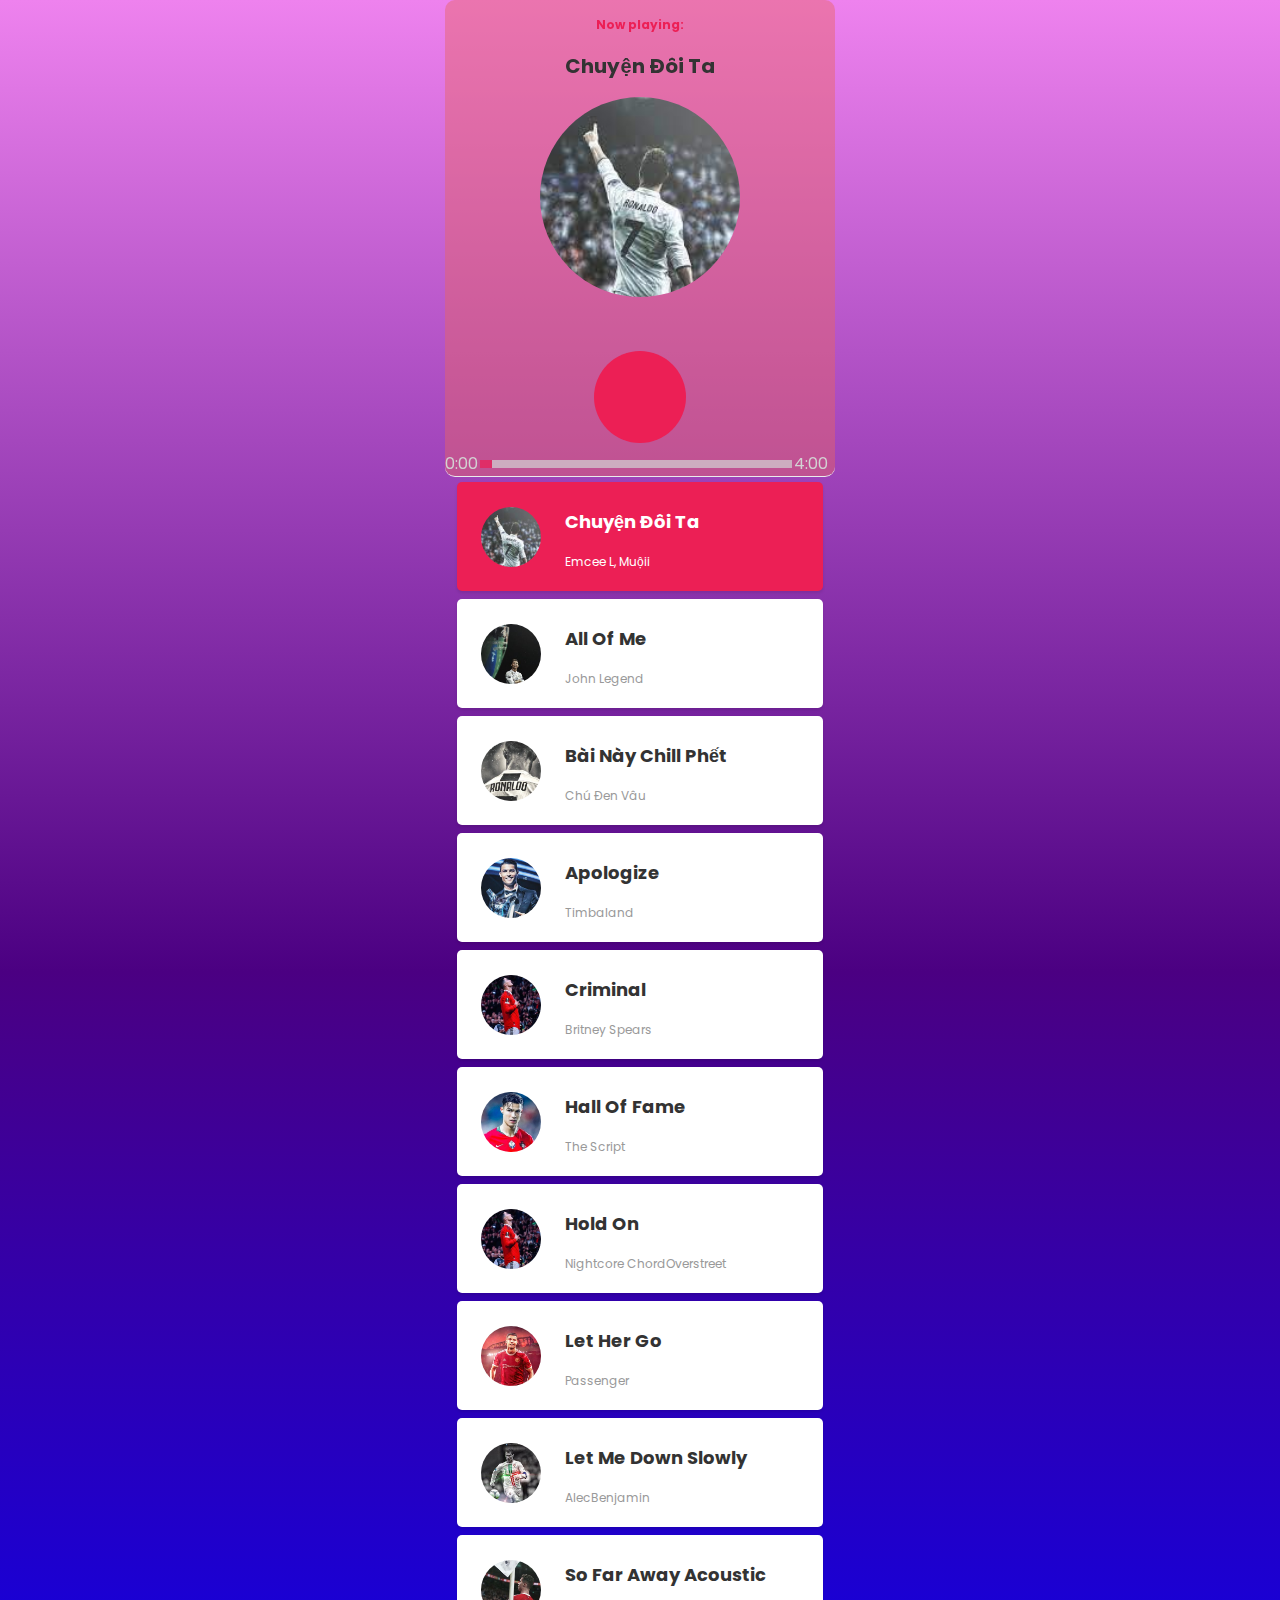
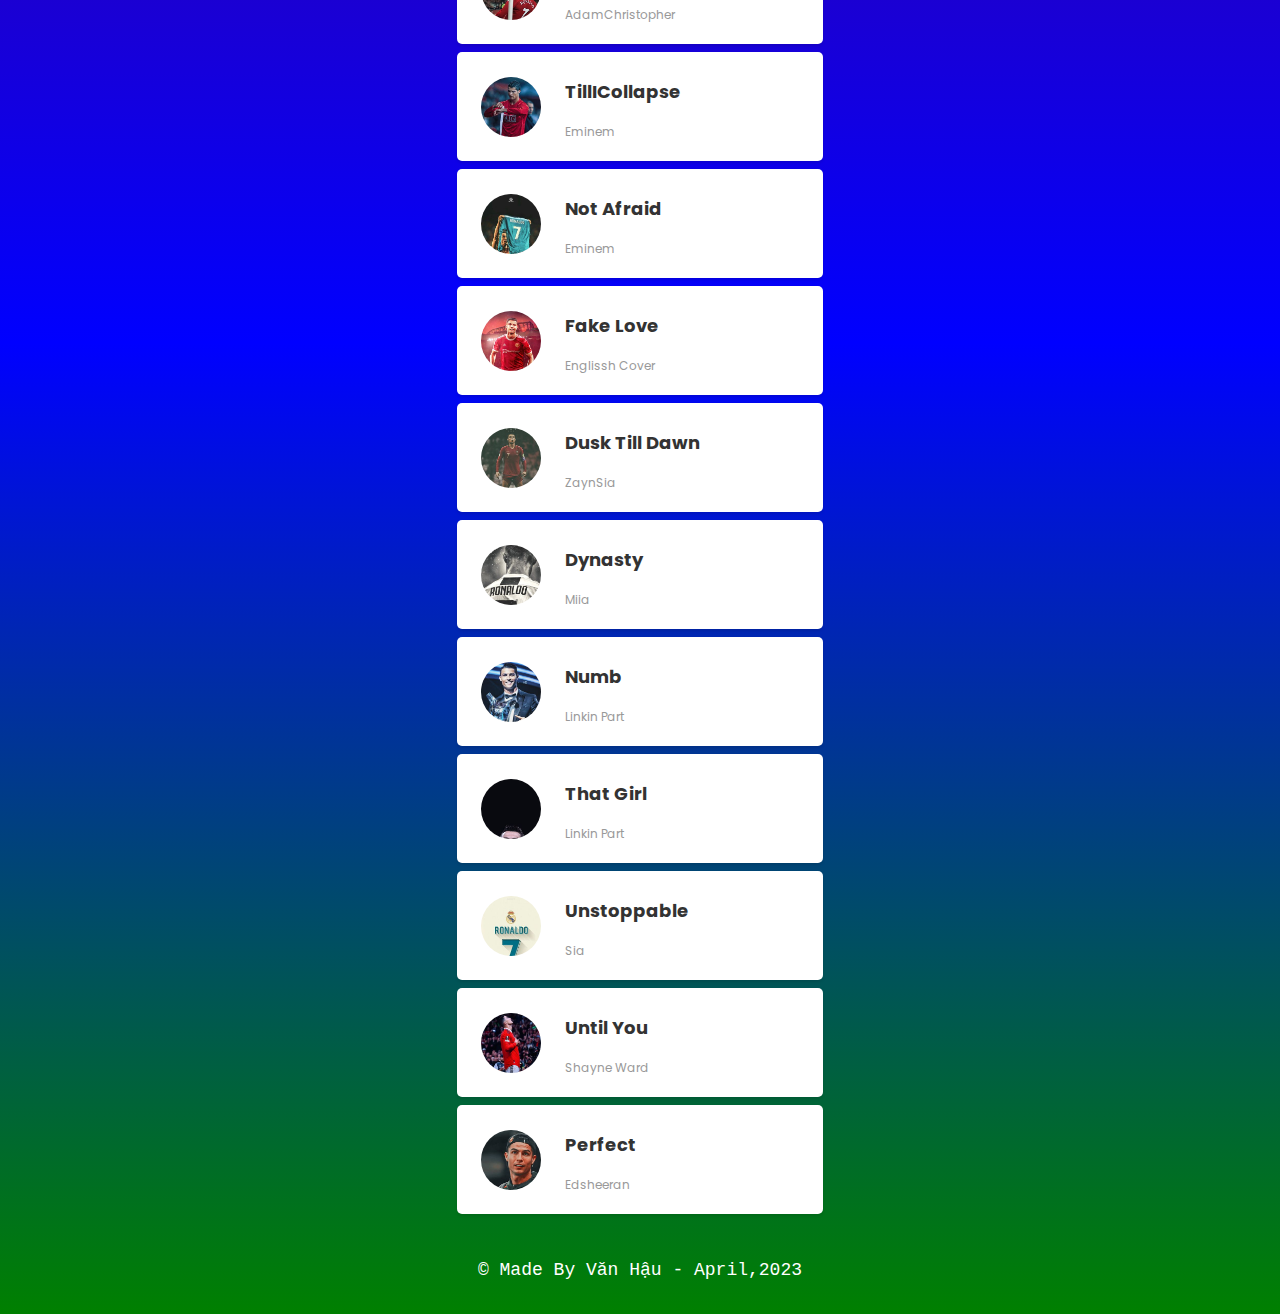
==== index.html @ 40a128b0 "up" ====
<!DOCTYPE html>
<html>
  <meta name="viewport" content="width=device-width, initial-scale=1.0">
  <title>Văn hậu fc
  </title>
  <link rel="shortcut icon" href="#">
  <link rel="stylesheet" href="https://cdnjs.cloudflare.com/ajax/libs/font-awesome/5.15.2/css/all.min.css" integrity="sha512-HK5fgLBL+xu6dm/Ii3z4xhlSUyZgTT9tuc/hSrtw6uzJOvgRr2a9jyxxT1ely+B+xFAmJKVSTbpM/CuL7qxO8w==" crossorigin="anonymous" />
  <link rel="preconnect" href="https://fonts.gstatic.com">
  <link href="https://fonts.googleapis.com/css2?family=Poppins:wght@300;400;600&display=swap" rel="stylesheet">
  <link rel="stylesheet" href="./style.css">
  <body>  
      <div class="player "> 
        <!-- Dashboard -->
        <div class="dashboard ">
          <video autoplay="" loop="" muted="" class="music-card__background" src="./img/vh330.mp4"></video>
          <!-- Header -->
          <header>
            <h4>Now playing:</h4>
            <h2>Music Name</h2>
          </header>
          <!-- CD -->
          <div class="cd">
            <div class="cd-thumb" style="background-image: url('https://i.pinimg.com/236x/31/e8/ad/31e8adcdd6ac9be7066fe05fe6186cf2.jpg')">
            </div>
          </div> 
          <div class="volume-block" style="height: 36px; opacity: 1;">
        </div>     
          <!-- Control -->
          <div class="control">
            <div class="btn btn-repeat">
              <i class="fas fa-redo"></i>
            </div>
            <div class="btn btn-prev">
              <i class="fas fa-step-backward"></i>
            </div>
            <div class="btn btn-toggle-play">
              <i class="fas fa-pause icon-pause"></i>
              <i class="fas fa-play icon-play"></i>
            </div>
            <div class="btn btn-next">
              <i class="fas fa-step-forward"></i>
            </div>
            <div class="btn btn-random">
              <i class="fas fa-random"></i>
            </div>
          </div>
          <div class="time-music">
            <span class="time-music-start">0:00</span>
            <input id="progress" class="progress" type="range" value="0" step="1" min="0" max="100" class="line-music">
            <span class="time-music-end">4:00</span>
         </div>
          <!-- <input id="progress" class="progress" type="range" value="0" step="1" min="0" max="100"> -->
          <audio id="audio" src=""></audio>
        </div>
        <!-- Playlist -->
        <div class="playlist">
        </div>
      </div>
      <footer>
        <code>© Made By Văn Hậu - April,2023</code>
      </footer>
      
      <script src="./main.js"></script>
  </body> 
</html>
---- style.css ----
:root {
  --primary-color: #ec1f55;
  --text-color: #333;
}
*d {
  padding: 0;
  margin: 0;
  box-sizing: inherit;
}
body {
  background-image: linear-gradient(to top, green, blue, indigo, violet);
}

html {
  box-sizing: border-box;
  font-family: "Poppins", sans-serif;
}

.player {
  position: relative;
  max-width: 390px;
  margin: 0 auto;
}

.player .icon-pause {
  display: none;
}

.player.playing .icon-pause {
  display: inline-block;
}

.player.playing .icon-play {
  display: none;
}
.dashboard {
  /* padding: 10px 0px 10px; */
  background-color: #e8656575;
  position: fixed;
  top: 0;
  border-radius: 10px;
  width: 100%;
  max-width: 390px;
  border-bottom: 1px solid #ebebeb;
}
.music-card__background {
  position: absolute;
  top: 0;
  left: 0;
  width: 100%;
  height: 100%;
  object-fit: cover;
  /* object-position: top left; */
  border-radius: 10px;
  z-index: -2;
}
/* HEADER */
header {
  text-align: center;
  margin-bottom: 10px;
}

header h4 {
  color: var(--primary-color);
  font-size: 12px;
}

header h2 {
  color: var(--text-color);
  font-size: 20px;
}

/* CD */
.cd {
  display: flex;
  margin: auto;
  width: 200px;
}

.cd-thumb {
  width: 100%;
  height: 100%;
  padding-top: 100%;
  border-radius: 50%;
  background-color: #333;
  background-size: cover;
  margin: auto;
}

/* CONTROL */
.control {
  display: flex;
  align-items: center;
  justify-content: space-around;
  padding: 18px 0 8px 0;
}

.control .btn {
  color: #d3d3d3;
  padding: 18px;
  font-size: 18px;
}

.control .btn.active {
  color: var(--primary-color);
}

.control .btn-toggle-play {
  width: 56px;
  height: 56px;
  border-radius: 50%;
  font-size: 24px;
  color: #fff;
  display: flex;
  align-items: center;
  justify-content: center;
  background-color: var(--primary-color);
}

.time-music {
  color: #d3d3d3;
  display: flex;
  align-items: center;
}
.progress {
  width: 80%;
  height: 8px;
  -webkit-appearance: none;
  background: #d3d3d3;
  outline: none;
  opacity: 0.7;
  -webkit-transition: 0.2s;
  transition: opacity 0.2s;
}

.progress::-webkit-slider-thumb {
  -webkit-appearance: none;
  appearance: none;
  width: 12px;
  height: 8px;
  background-color: var(--primary-color);
  cursor: pointer;
}
/* .progress {
    width: 100%;
  
    height: 6px;
    background: #d3d3d3;
    outline: none;
    opacity: 0.7;
    -webkit-transition: 0.2s;
    transition: opacity 0.2s;
  }
  
  .progress::-webkit-slider-thumb {
    -webkit-appearance: none;
    appearance: none;
    width: 12px;
    height: 6px;
    background-color: var(--primary-color);
    cursor: pointer;
  } */
.line-music {
  color: var(--primary-color);
}
/* PLAYLIST */
.playlist {
  margin-top: 470px;
  padding: 12px;
}

.song {
  display: flex;
  align-items: center;
  margin-bottom: 8px;
  background-color: #fff;
  padding: 8px 16px;
  border-radius: 5px;
  box-shadow: 0 2px 3px rgba(0, 0, 0, 0.1);
}
.song:hover {
  cursor: pointer;
}
.song:active {
  opacity: 0.8;
}
.song.active {
  background-color: var(--primary-color);
}
.song.active .option,
.song.active .author,
.song.active .title {
  color: #fff;
}
.song:active {
  opacity: 0.8;
}

.song .thumb {
  width: 60px;
  height: 60px;
  border-radius: 50%;
  background-size: cover;
  margin: 0 8px;
}

.song .body {
  flex: 1;
  padding: 0 16px;
}

.song .title {
  font-size: 18px;
  color: var(--text-color);
}

.song .author {
  font-size: 12px;
  color: #999;
}


.song .option {
  padding: 16px 8px;
  color: #999;
  font-size: 18px;
}
footer {
  height: 8vh;
  display: flex;
  align-items: center;
  color: #fff;
  justify-content: center;
  font-size: 18px;
  font-weight: 500;
}
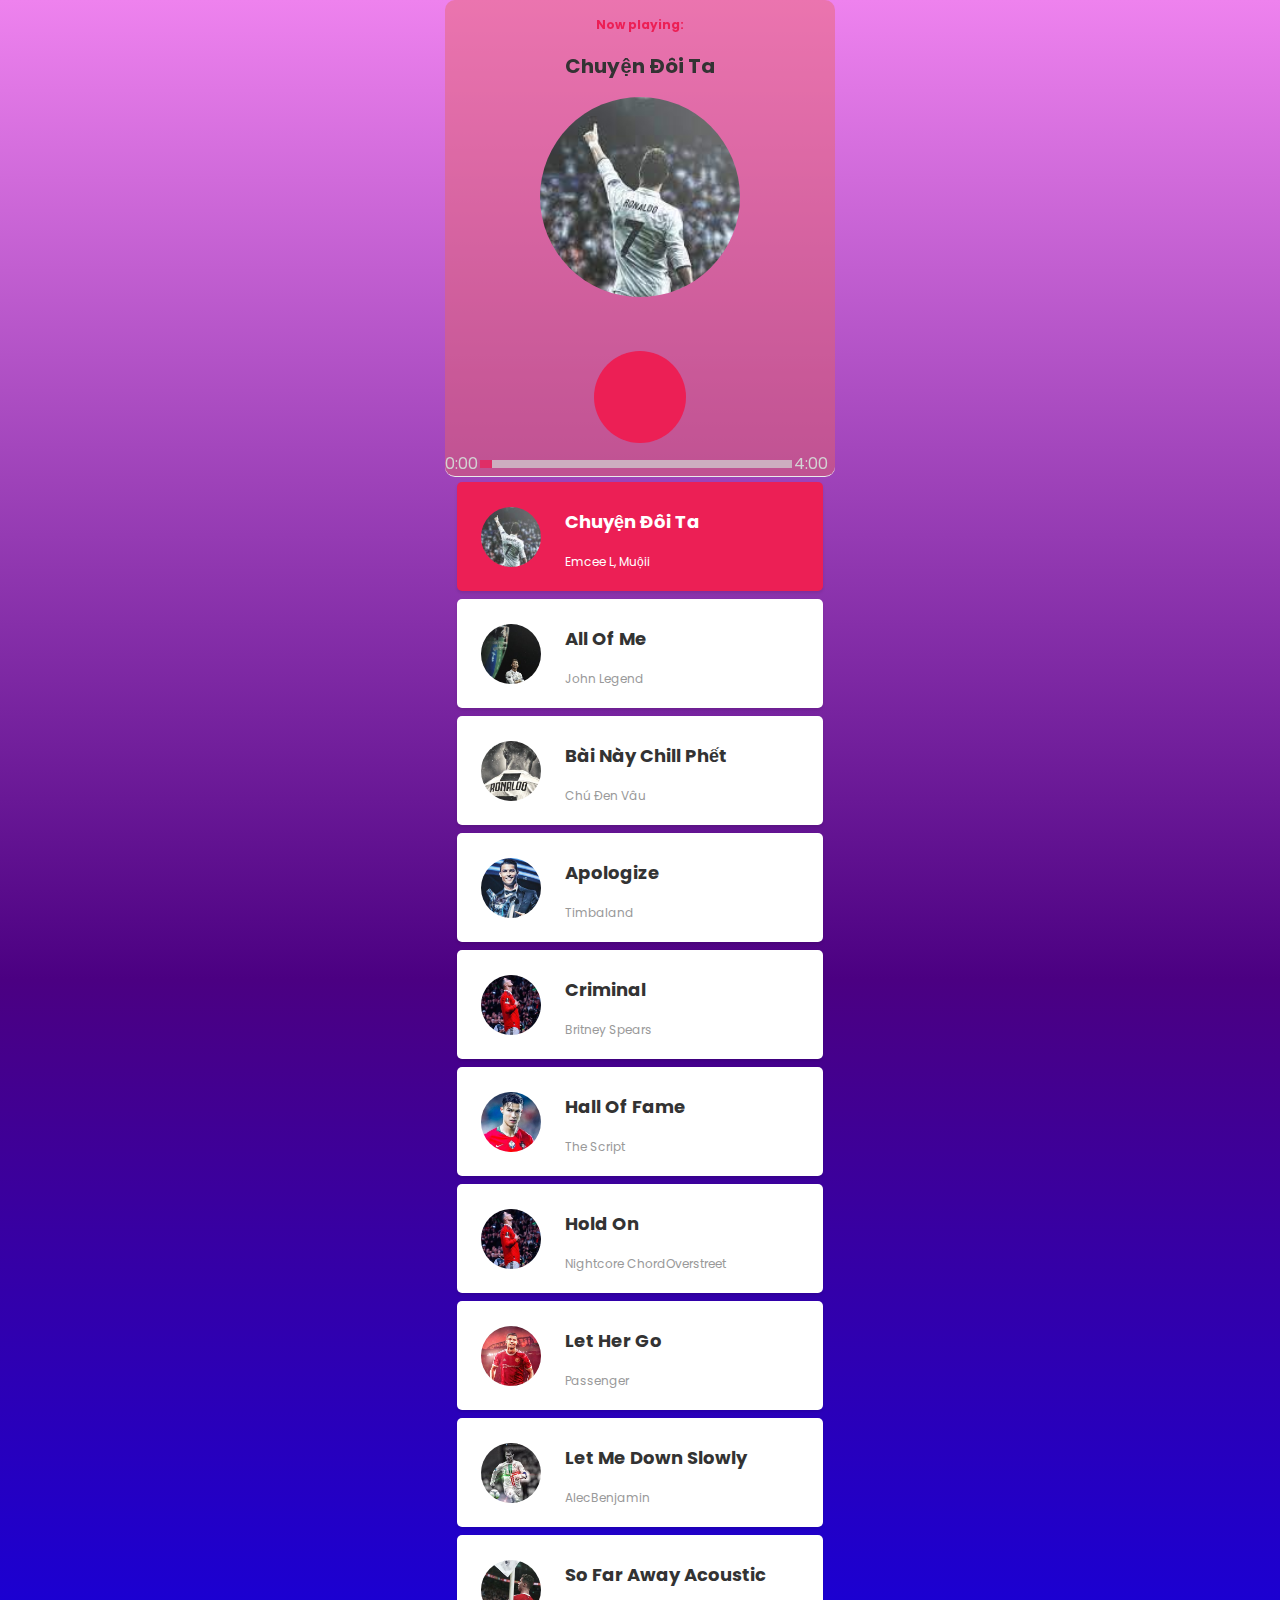
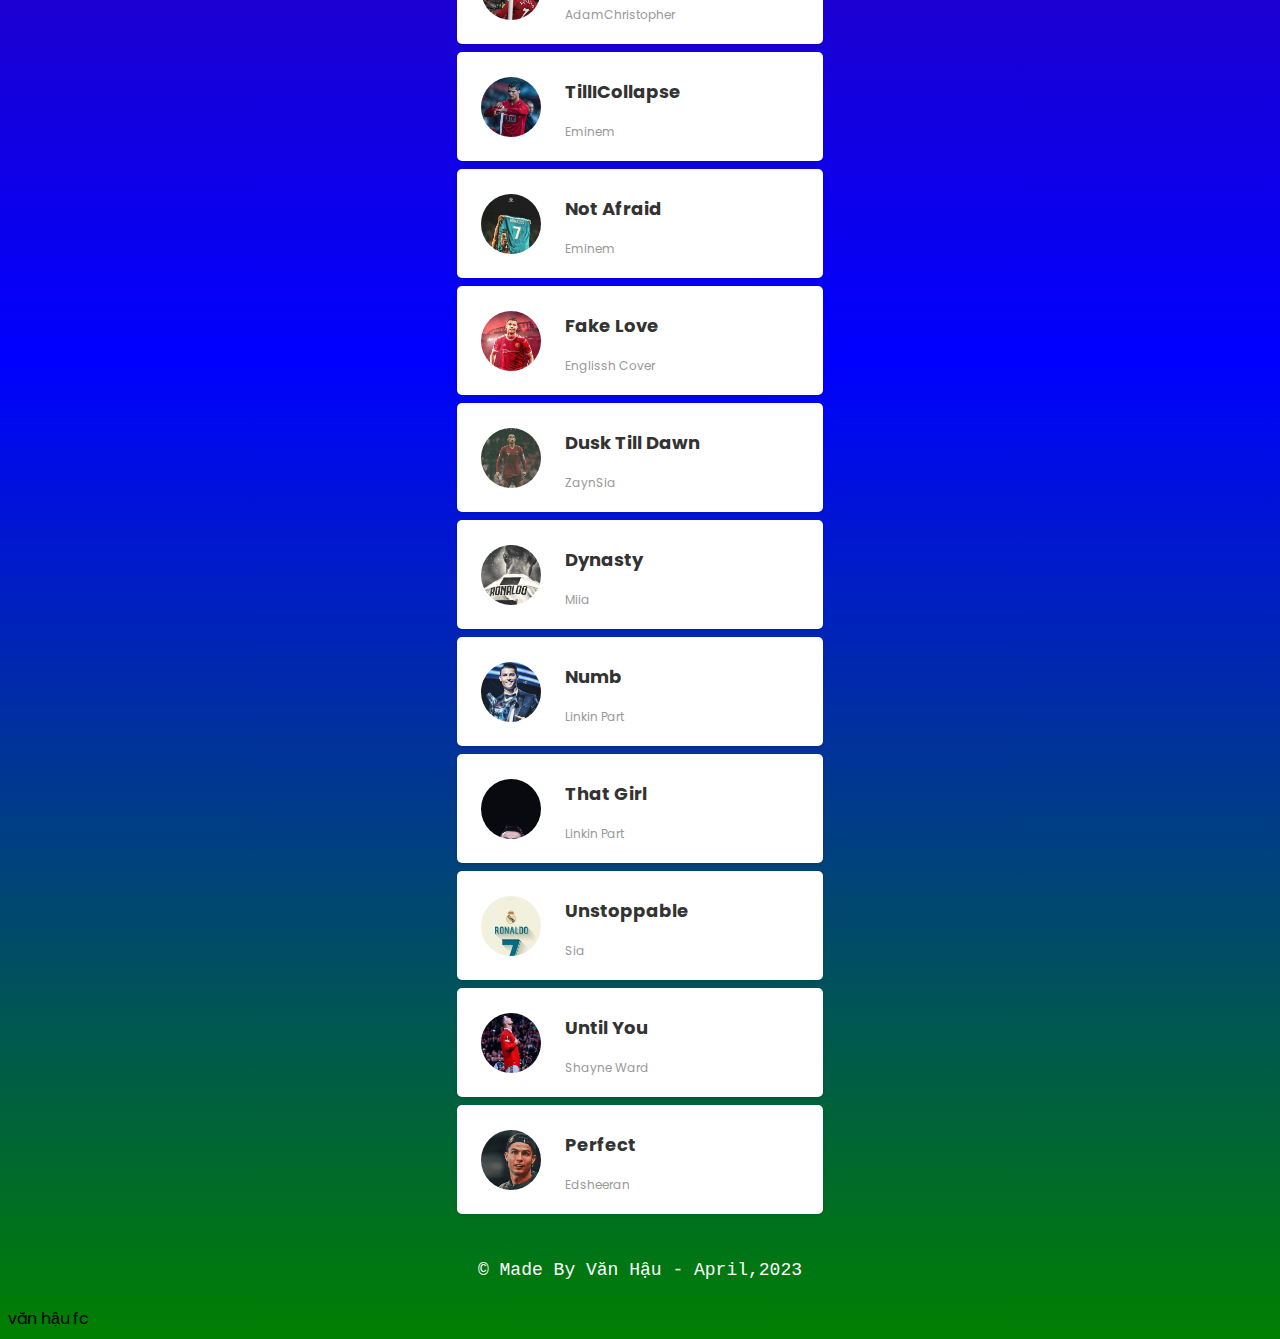
==== commit 50543dd4: "upcode" ====
--- a/index.html
+++ b/index.html
@@ -62,4 +62,5 @@
       
       <script src="./main.js"></script>
   </body> 
+  <div>văn hậu fc </div>
 </html>
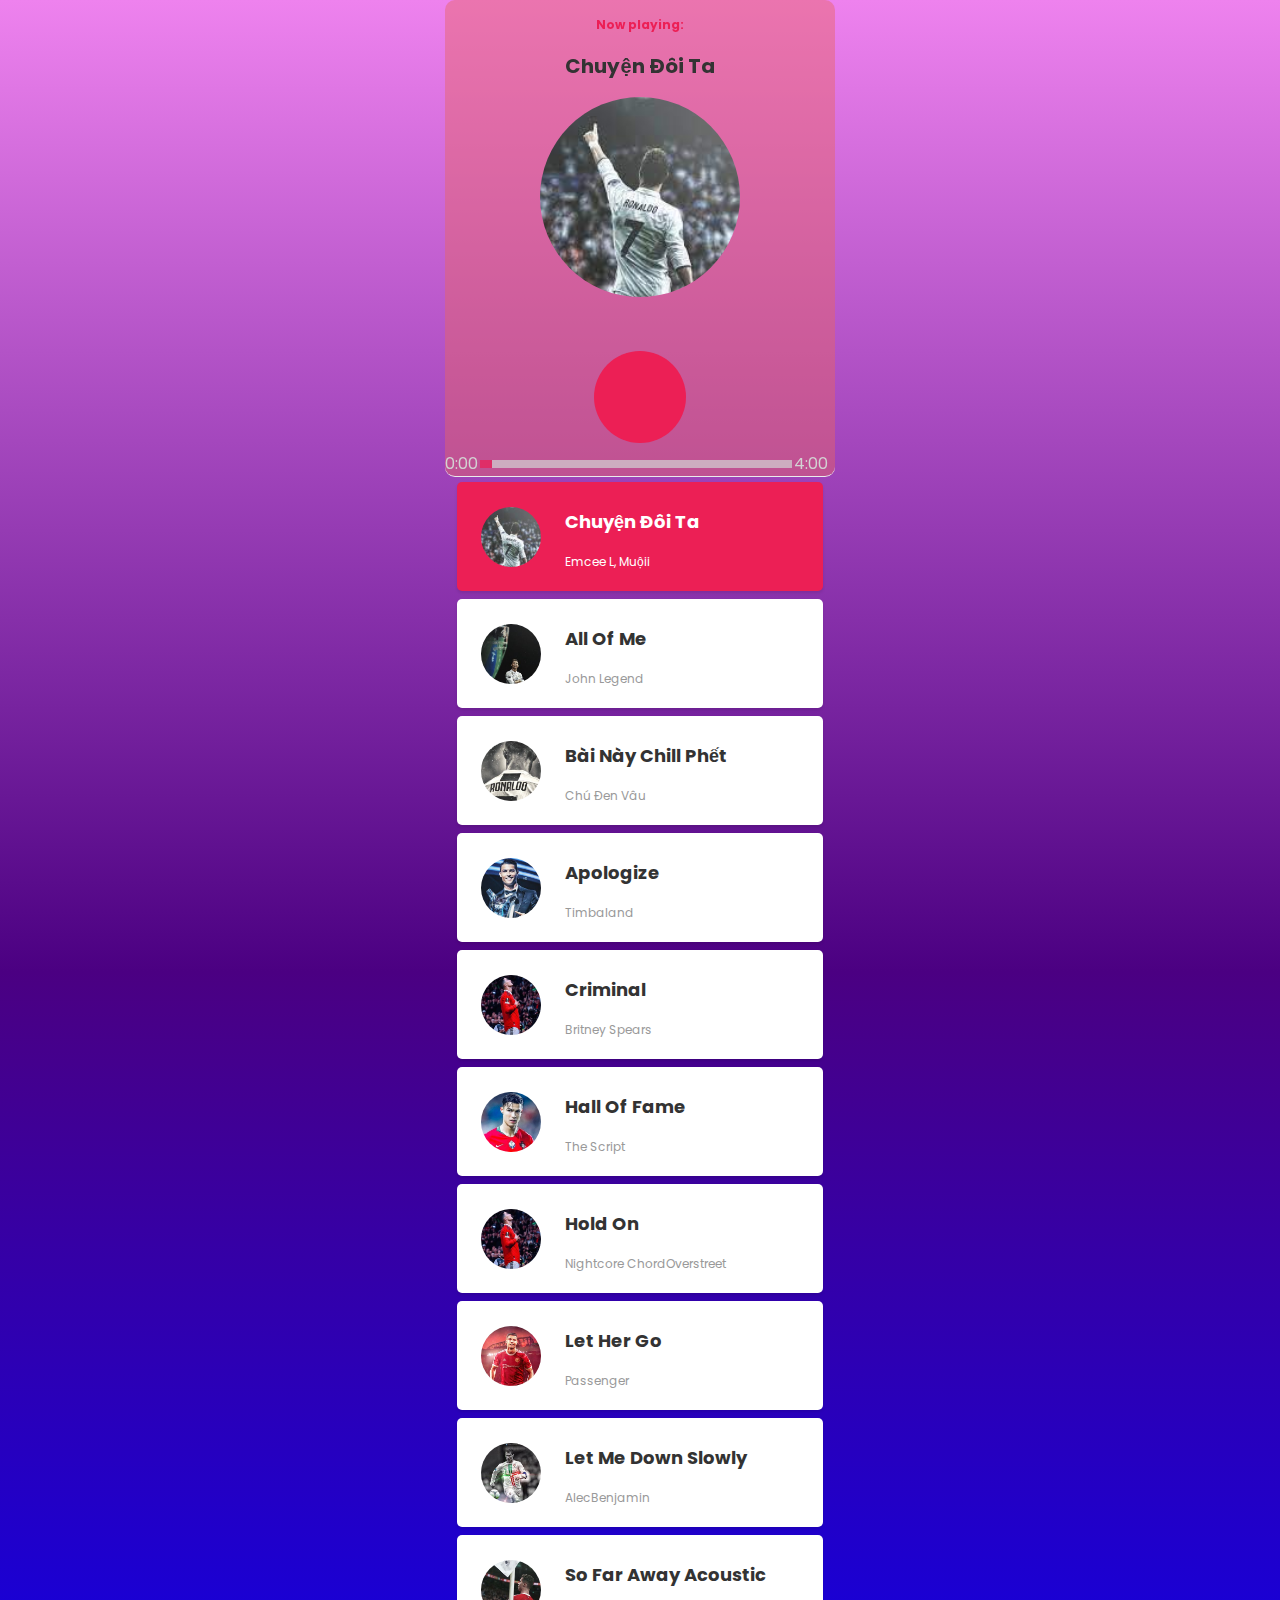
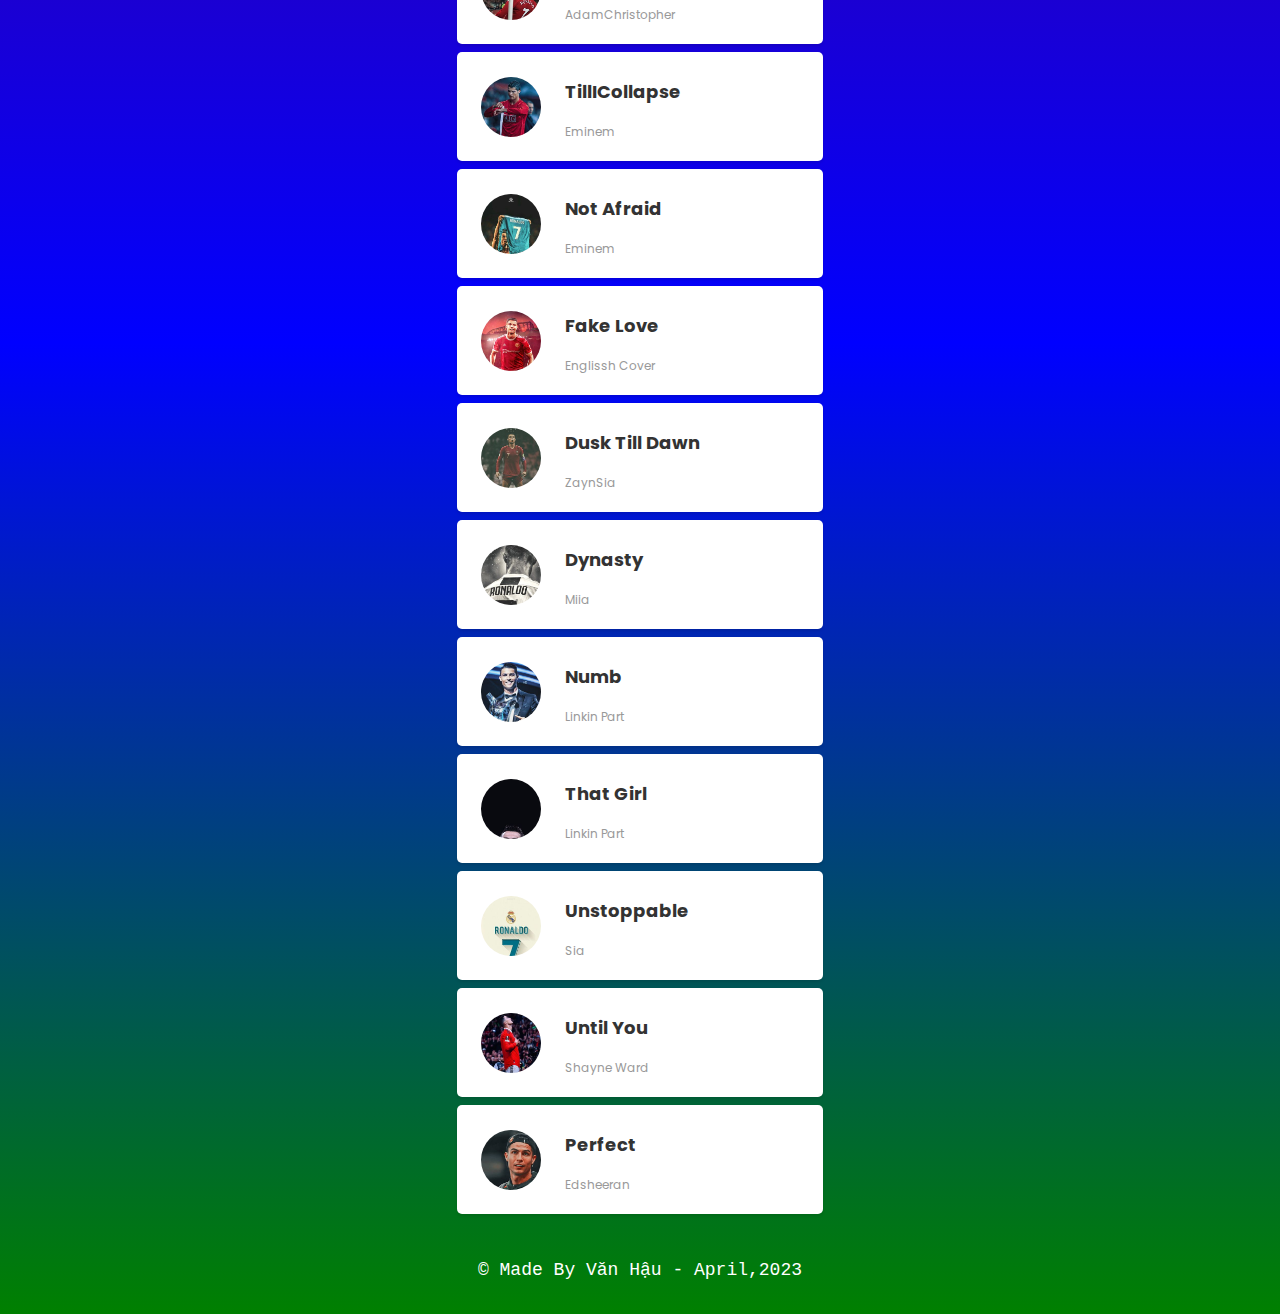
==== commit f7d0e5c8: "hau" ====
--- a/index.html
+++ b/index.html
@@ -62,5 +62,4 @@
       
       <script src="./main.js"></script>
   </body> 
-  <div>văn hậu fc </div>
 </html>
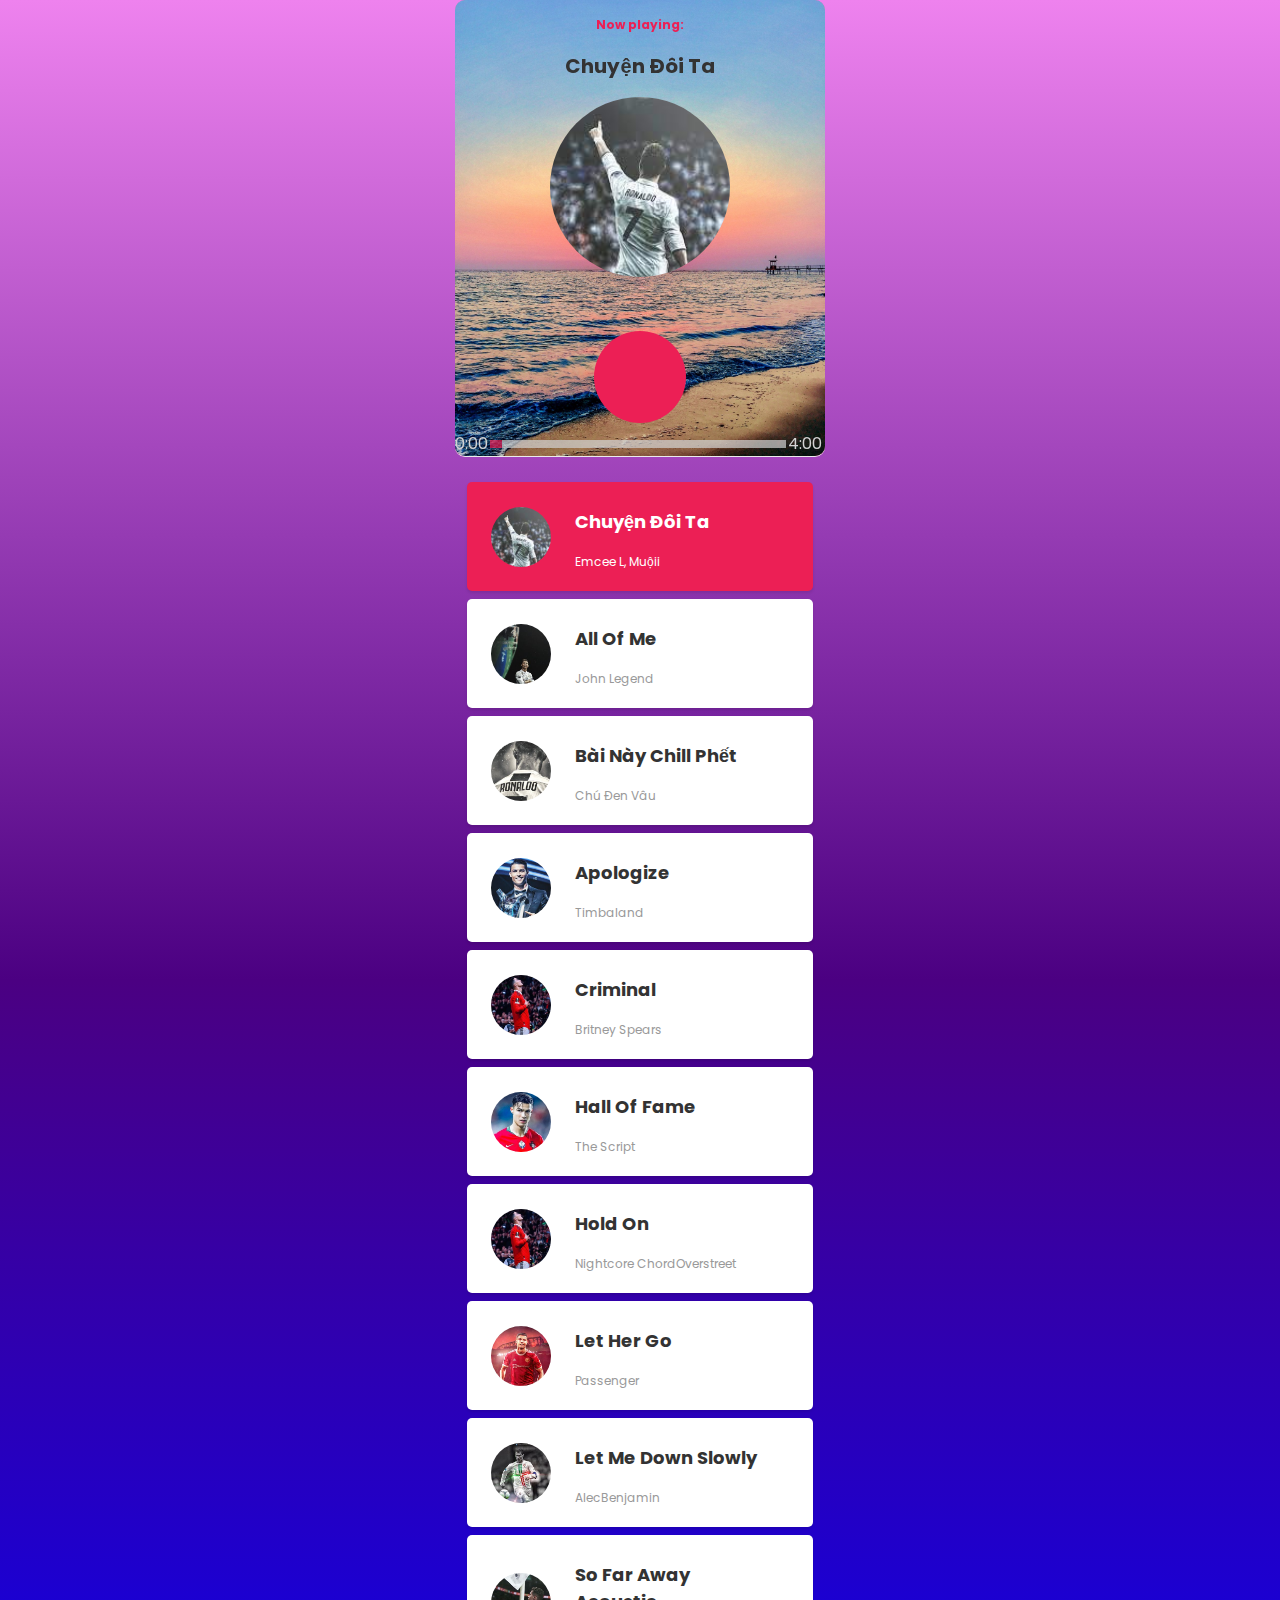
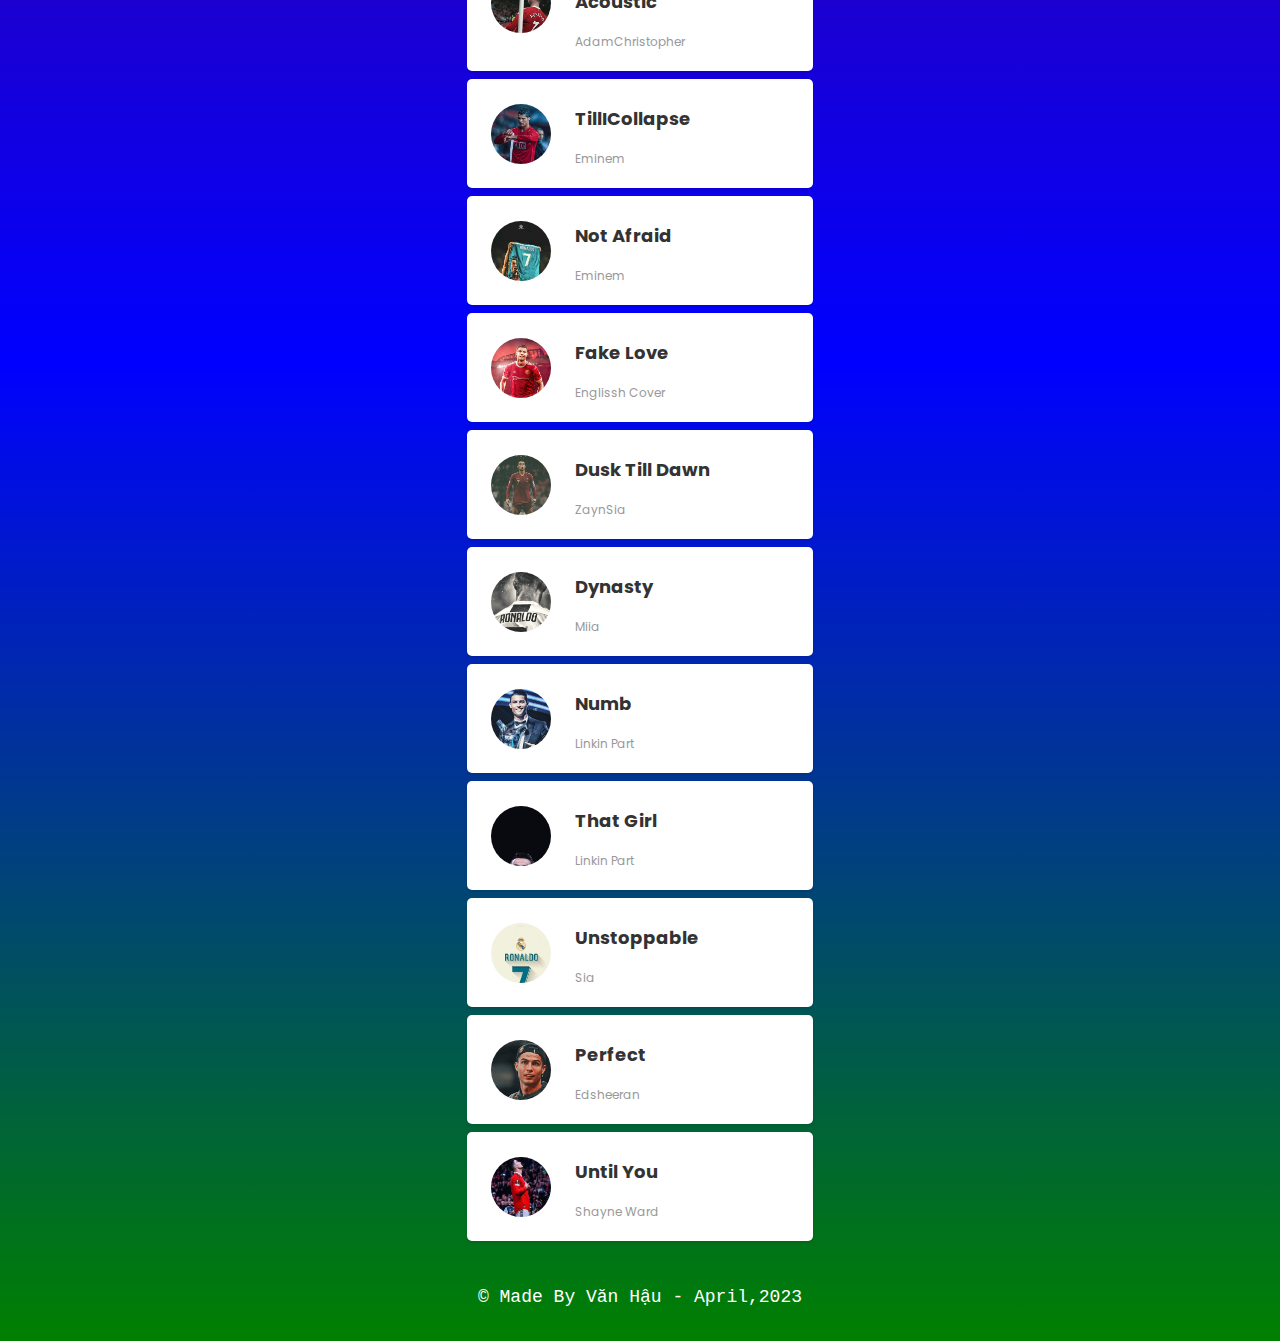
==== commit 8ff404e6: "up" ====
--- a/index.html
+++ b/index.html
@@ -12,7 +12,7 @@
       <div class="player "> 
         <!-- Dashboard -->
         <div class="dashboard ">
-          <video autoplay="" loop="" muted="" class="music-card__background" src="./img/vh330.mp4"></video>
+          <img class="music-card__background" src="./img/hinh-anh-bien-dep-buon.jpg">
           <!-- Header -->
           <header>
             <h4>Now playing:</h4>
@@ -59,7 +59,7 @@
       <footer>
         <code>© Made By Văn Hậu - April,2023</code>
       </footer>
+      <script src="./main.js"></script>
       
-      <script src="./main.js"></script>
   </body> 
 </html>
--- a/style.css
+++ b/style.css
@@ -18,7 +18,7 @@
 
 .player {
   position: relative;
-  max-width: 390px;
+  max-width: 370px;
   margin: 0 auto;
 }
 
@@ -40,7 +40,7 @@
   top: 0;
   border-radius: 10px;
   width: 100%;
-  max-width: 390px;
+  max-width: 370px;
   border-bottom: 1px solid #ebebeb;
 }
 .music-card__background {
@@ -74,7 +74,7 @@
 .cd {
   display: flex;
   margin: auto;
-  width: 200px;
+  width: 180px;
 }
 
 .cd-thumb {
@@ -219,7 +219,6 @@
   color: #999;
 }
 
-
 .song .option {
   padding: 16px 8px;
   color: #999;
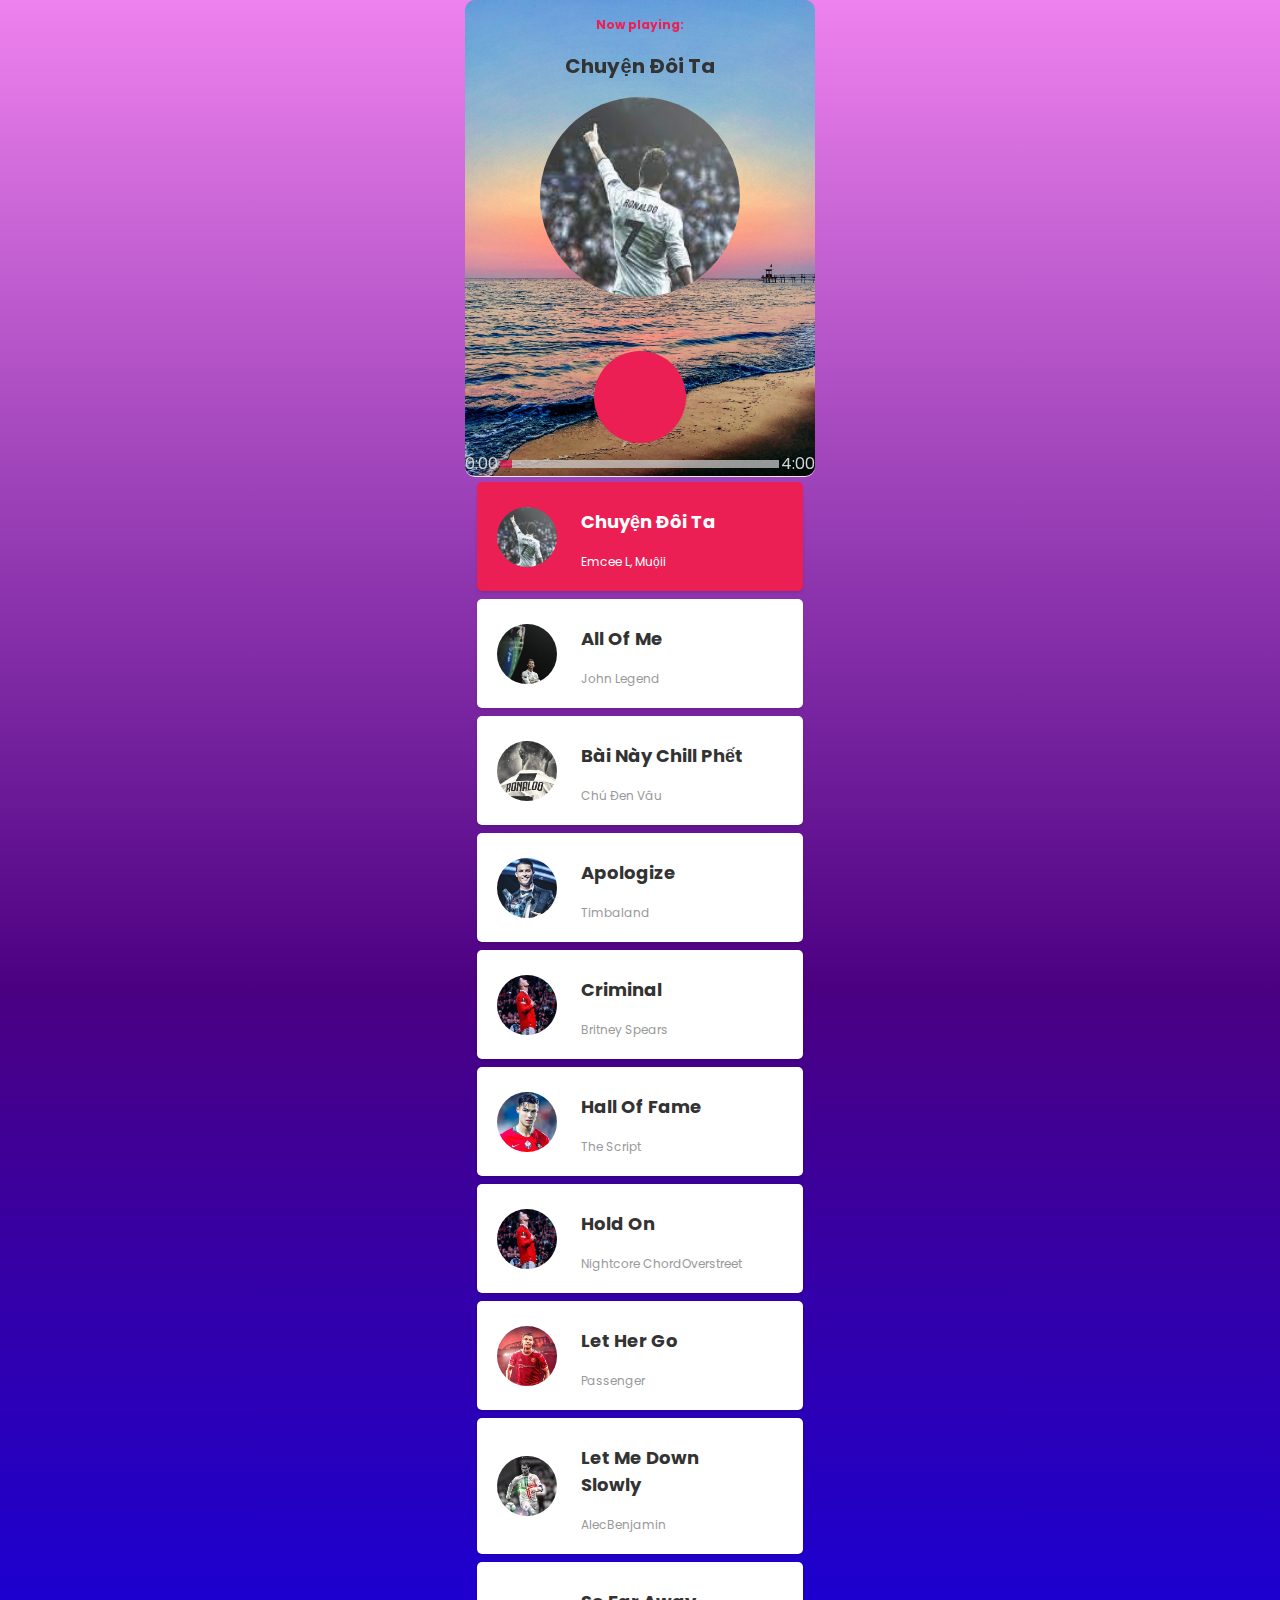
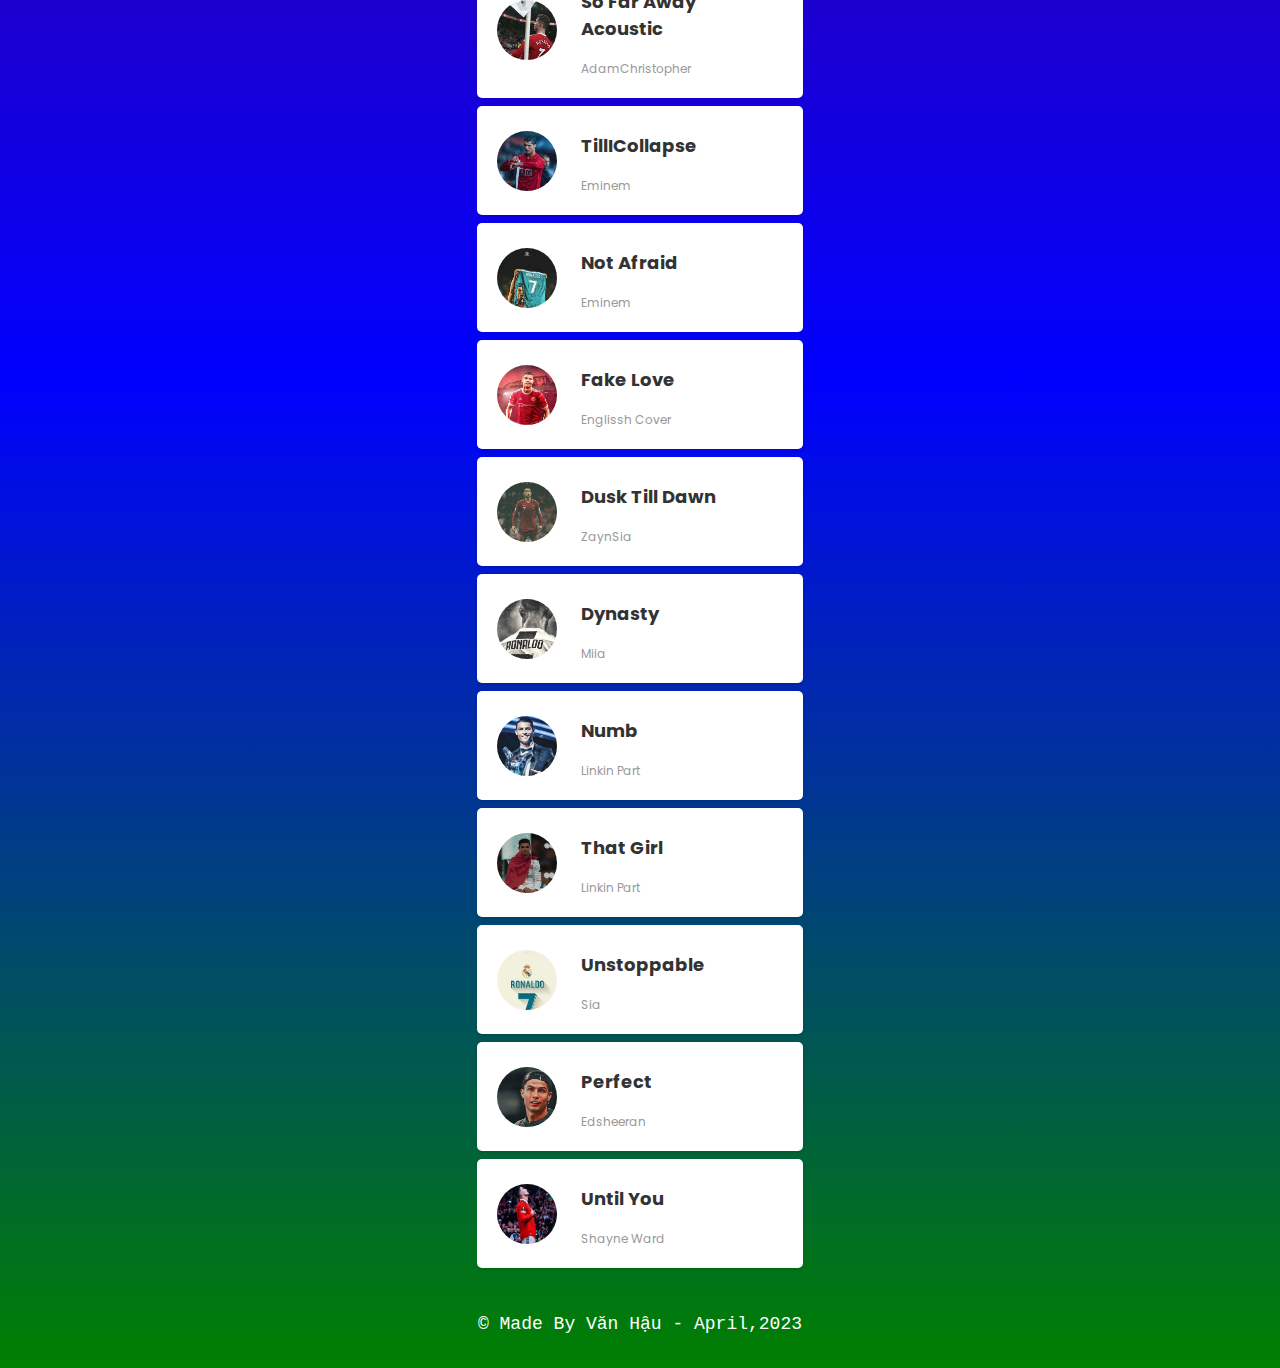
==== commit b6151e8b: "upload" ====
--- a/index.html
+++ b/index.html
@@ -1,7 +1,7 @@
 <!DOCTYPE html>
 <html>
   <meta name="viewport" content="width=device-width, initial-scale=1.0">
-  <title>Văn hậu fc
+  <title>Music 
   </title>
   <link rel="shortcut icon" href="#">
   <link rel="stylesheet" href="https://cdnjs.cloudflare.com/ajax/libs/font-awesome/5.15.2/css/all.min.css" integrity="sha512-HK5fgLBL+xu6dm/Ii3z4xhlSUyZgTT9tuc/hSrtw6uzJOvgRr2a9jyxxT1ely+B+xFAmJKVSTbpM/CuL7qxO8w==" crossorigin="anonymous" />
@@ -13,6 +13,7 @@
         <!-- Dashboard -->
         <div class="dashboard ">
           <img class="music-card__background" src="./img/hinh-anh-bien-dep-buon.jpg">
+          <!-- <video autoplay="" loop="" muted="" class="music-card__background" src="./img/vh330.mp4"></video> -->
           <!-- Header -->
           <header>
             <h4>Now playing:</h4>
@@ -62,4 +63,4 @@
       <script src="./main.js"></script>
       
   </body> 
-</html>
+</html>--- a/style.css
+++ b/style.css
@@ -18,7 +18,7 @@
 
 .player {
   position: relative;
-  max-width: 370px;
+  max-width: 350px;
   margin: 0 auto;
 }
 
@@ -40,7 +40,7 @@
   top: 0;
   border-radius: 10px;
   width: 100%;
-  max-width: 370px;
+  max-width: 350px;
   border-bottom: 1px solid #ebebeb;
 }
 .music-card__background {
@@ -74,7 +74,7 @@
 .cd {
   display: flex;
   margin: auto;
-  width: 180px;
+  width: 200px;
 }
 
 .cd-thumb {
@@ -168,13 +168,12 @@
   margin-top: 470px;
   padding: 12px;
 }
-
 .song {
   display: flex;
   align-items: center;
   margin-bottom: 8px;
   background-color: #fff;
-  padding: 8px 16px;
+  padding: 8px 12px;
   border-radius: 5px;
   box-shadow: 0 2px 3px rgba(0, 0, 0, 0.1);
 }
@@ -232,4 +231,4 @@
   justify-content: center;
   font-size: 18px;
   font-weight: 500;
-}
+}